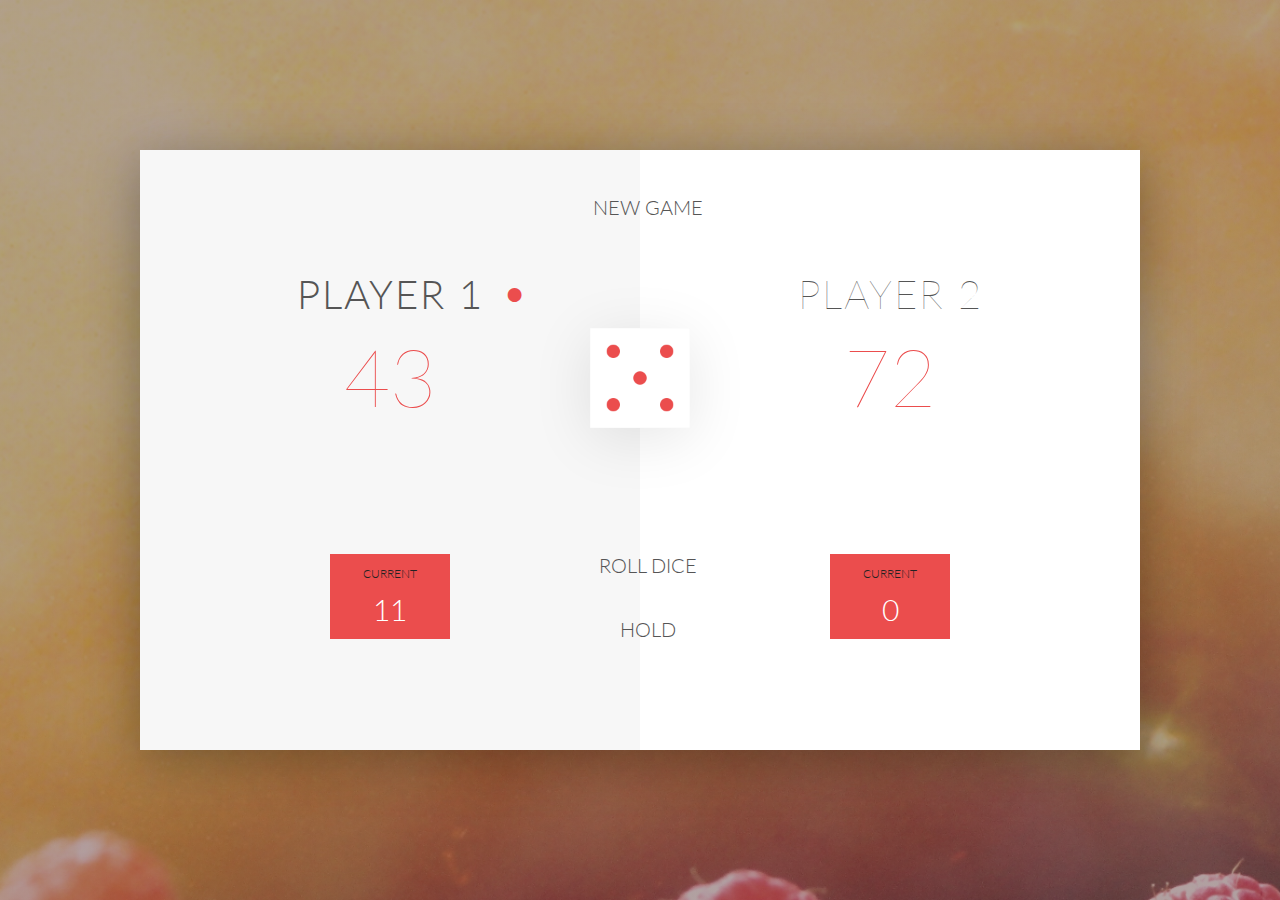
==== 4-DOM-Pig-Game/index.html @ 0429d4db "[FEAT]: Starting with DOM Manipulation and Events." ====
<!DOCTYPE html>
<html lang="en">
    <head>
        <meta charset="UTF-8">
        <link href="https://fonts.googleapis.com/css?family=Lato:100,300,600" rel="stylesheet" type="text/css">
        <link href="http://code.ionicframework.com/ionicons/2.0.1/css/ionicons.min.css" rel="stylesheet" type="text/css">
        <link type="text/css" rel="stylesheet" href="style.css">
        
        <title>Pig Game</title>
    </head>

    <body>
        <div class="wrapper clearfix">
            <div class="player-0-panel active">
                <div class="player-name" id="name-0">Player 1</div>
                <div class="player-score" id="score-0">43</div>
                <div class="player-current-box">
                    <div class="player-current-label">Current</div>
                    <div class="player-current-score" id="current-0">11</div>
                </div>
            </div>
            
            <div class="player-1-panel">
                <div class="player-name" id="name-1">Player 2</div>
                <div class="player-score" id="score-1">72</div>
                <div class="player-current-box">
                    <div class="player-current-label">Current</div>
                    <div class="player-current-score" id="current-1">0</div>
                </div>
            </div>
            
            <button class="btn-new"><i class="ion-ios-plus-outline"></i>New game</button>
            <button class="btn-roll"><i class="ion-ios-loop"></i>Roll dice</button>
            <button class="btn-hold"><i class="ion-ios-download-outline"></i>Hold</button>
            
            <img src="dice-5.png" alt="Dice" class="dice">
        </div>
        
        <script src="app.js"></script>
    </body>
</html>
---- 4-DOM-Pig-Game/style.css ----
/**********************************************
*** GENERAL
**********************************************/

* {
    margin: 0;
    padding: 0;
    box-sizing: border-box;
    
}

.clearfix::after {
    content: "";
    display: table;
    clear: both;
}

body {
    background-image: linear-gradient(rgba(62, 20, 20, 0.4), rgba(62, 20, 20, 0.4)), url(back.jpg);
    background-size: cover;
    background-position: center;
    font-family: Lato;
    font-weight: 300;
    position: relative;
    height: 100vh;
    color: #555;
}

.wrapper {
    width: 1000px;
    position: absolute;
    top: 50%;
    left: 50%;
    transform: translate(-50%, -50%);
    background-color: #fff;
    box-shadow: 0px 10px 50px rgba(0, 0, 0, 0.3);
    overflow: hidden;
}

.player-0-panel,
.player-1-panel {
    width: 50%;
    float: left;
    height: 600px;
    padding: 100px;
}



/**********************************************
*** PLAYERS
**********************************************/

.player-name {
    font-size: 40px;
    text-align: center;
    text-transform: uppercase;
    letter-spacing: 2px;
    font-weight: 100;
    margin-top: 20px;
    margin-bottom: 10px;
    position: relative;
}

.player-score {
    text-align: center;
    font-size: 80px;
    font-weight: 100;
    color: #EB4D4D;
    margin-bottom: 130px;
}

.active { background-color: #f7f7f7; }
.active .player-name { font-weight: 300; }

.active .player-name::after {
    content: "\2022";
    font-size: 47px;
    position: absolute;
    color: #EB4D4D;
    top: -7px;
    right: 10px;
    
}

.player-current-box {
    background-color: #EB4D4D;
    color: #fff;
    width: 40%;
    margin: 0 auto;
    padding: 12px;
    text-align: center;
}

.player-current-label {
    text-transform: uppercase;
    margin-bottom: 10px;
    font-size: 12px;
    color: #222;
}

.player-current-score {
    font-size: 30px;
}

button {
    position: absolute;
    width: 200px;
    left: 50%;
    transform: translateX(-50%);
    color: #555;
    background: none;
    border: none;
    font-family: Lato;
    font-size: 20px;
    text-transform: uppercase;
    cursor: pointer;
    font-weight: 300;
    transition: background-color 0.3s, color 0.3s;
}

button:hover { font-weight: 600; }
button:hover i { margin-right: 20px; }

button:focus {
    outline: none;
}

i {
    color: #EB4D4D;
    display: inline-block;
    margin-right: 15px;
    font-size: 32px;
    line-height: 1;
    vertical-align: text-top;
    margin-top: -4px;
    transition: margin 0.3s;
}

.btn-new { top: 45px;}
.btn-roll { top: 403px;}
.btn-hold { top: 467px;}

.dice {
    position: absolute;
    left: 50%;
    top: 178px;
    transform: translateX(-50%);
    height: 100px;
    box-shadow: 0px 10px 60px rgba(0, 0, 0, 0.10);
}

.winner { background-color: #f7f7f7; }
.winner .player-name { font-weight: 300; color: #EB4D4D; }
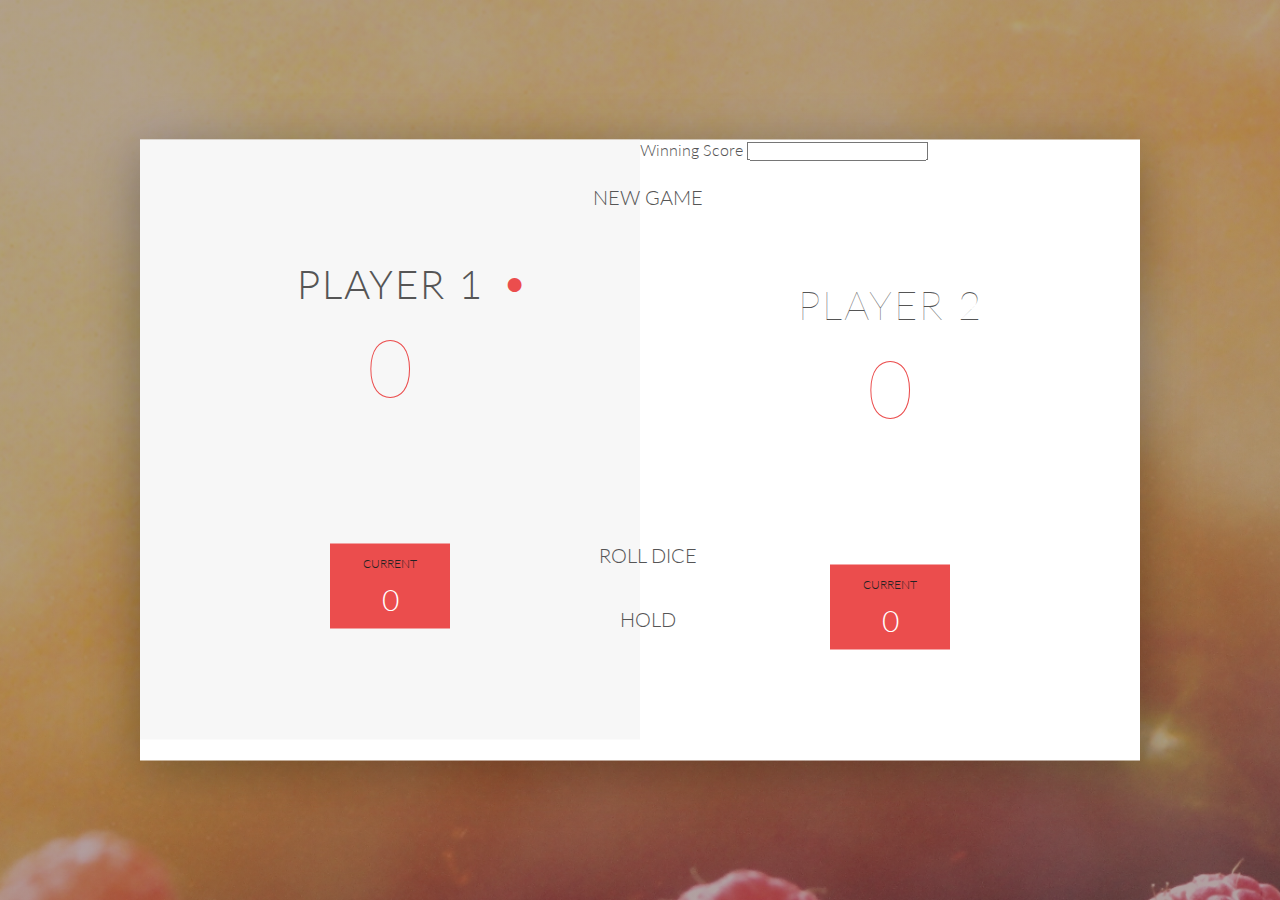
==== commit 80c6bc6a: "[FEAT]: Start working on challenge 2 for Pig Game." ====
--- a/4-DOM-Pig-Game/index.html
+++ b/4-DOM-Pig-Game/index.html
@@ -11,6 +11,10 @@
 
     <body>
         <div class="wrapper clearfix">
+
+            <label for="win-score">Winning Score</label>
+            <input type="number" name="win-score" id="win-score">
+
             <div class="player-0-panel active">
                 <div class="player-name" id="name-0">Player 1</div>
                 <div class="player-score" id="score-0">43</div>
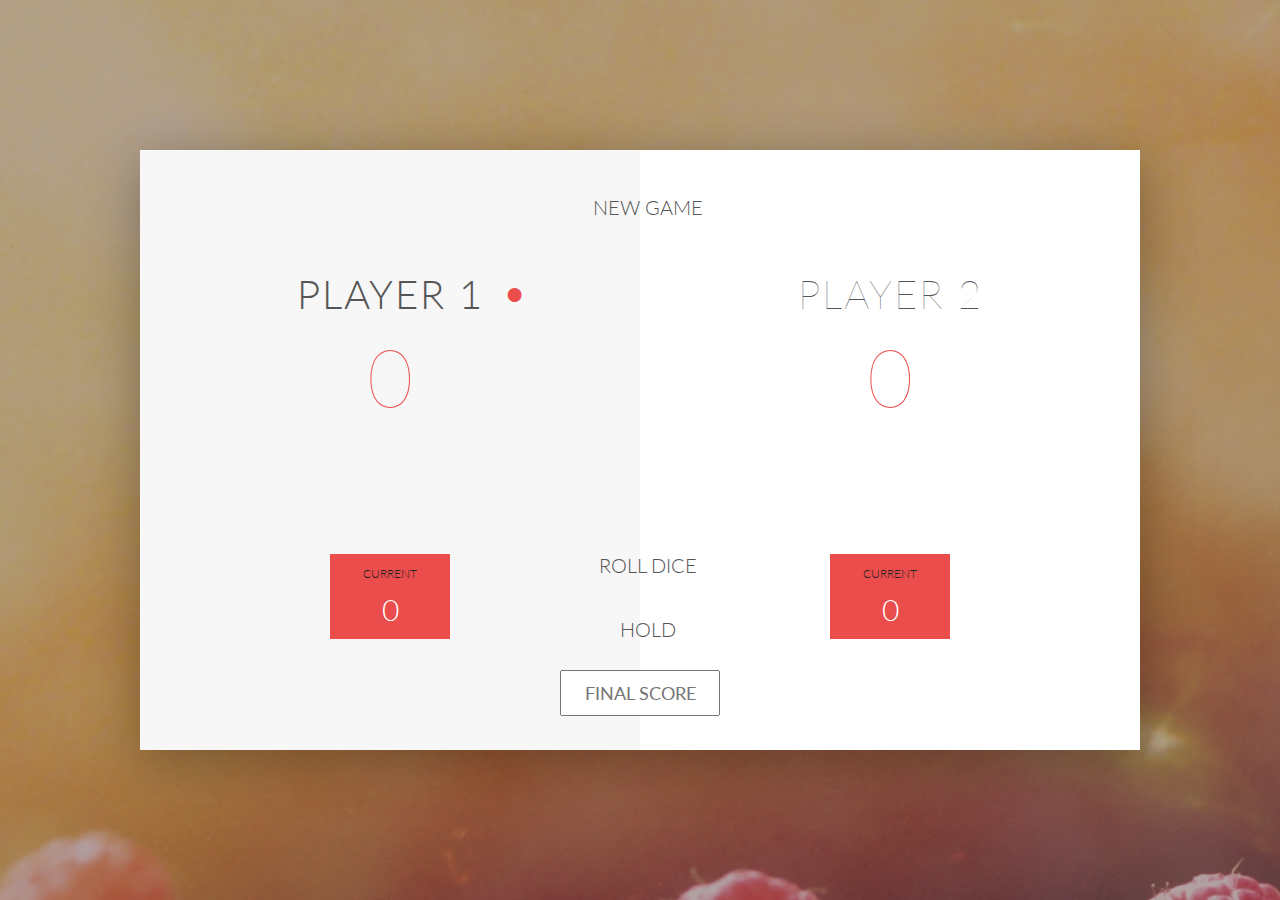
==== commit c529c1c9: "[FEAT]: Finished Section 4. All Challenges completed." ====
--- a/4-DOM-Pig-Game/index.html
+++ b/4-DOM-Pig-Game/index.html
@@ -11,9 +11,6 @@
 
     <body>
         <div class="wrapper clearfix">
-
-            <label for="win-score">Winning Score</label>
-            <input type="number" name="win-score" id="win-score">
 
             <div class="player-0-panel active">
                 <div class="player-name" id="name-0">Player 1</div>
@@ -37,7 +34,10 @@
             <button class="btn-roll"><i class="ion-ios-loop"></i>Roll dice</button>
             <button class="btn-hold"><i class="ion-ios-download-outline"></i>Hold</button>
             
-            <img src="dice-5.png" alt="Dice" class="dice">
+            <input type="text" class="final-score" placeholder="Final score">
+
+            <img src="dice-5.png" alt="Dice" class="dice" id="dice-1">
+            <img src="dice-5.png" alt="Dice" class="dice" id="dice-2">
         </div>
         
         <script src="app.js"></script>
--- a/4-DOM-Pig-Game/style.css
+++ b/4-DOM-Pig-Game/style.css
@@ -45,7 +45,24 @@
     padding: 100px;
 }
 
+.final-score {
+    position: absolute;
+    left: 50%;
+    transform: translateX(-50%);
+    top: 520px;
+    color: #555;
+    font-size: 18px;
+    font-family: 'Lato';
+    text-align: center;
+    padding: 10px;
+    width: 160px;
+    text-transform: uppercase;
+}
 
+.final-score:focus { outline: none; }
+
+#dice-1 { top: 120px; }
+#dice-2 { top: 250px; }
 
 /**********************************************
 *** PLAYERS
